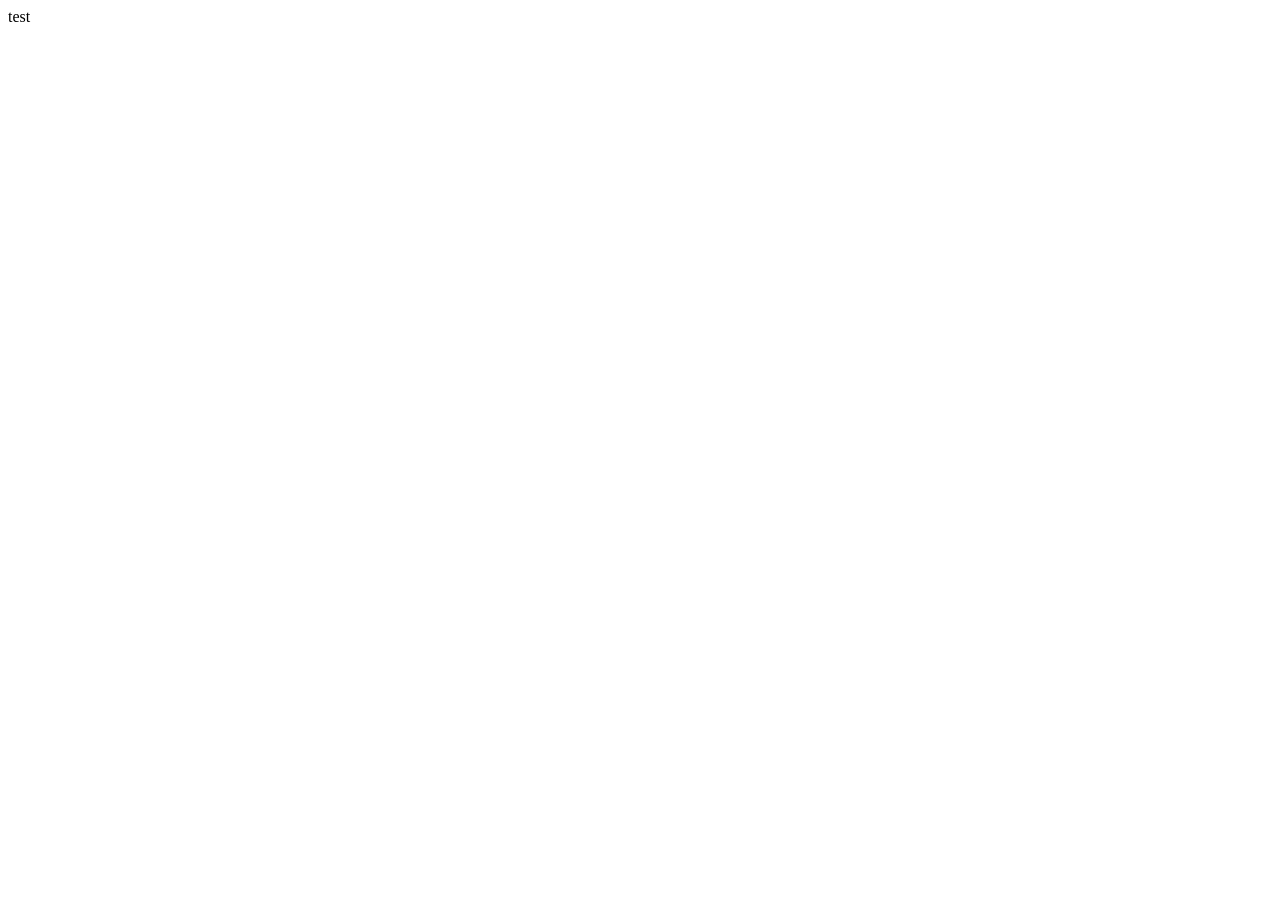
==== docs/index.html @ 8aa5b31a "rename folder" ====
<!DOCTYPE html>
<html lang="ja">

<head>
    <meta charset="UTF-8">
    <meta name="viewport" content="width=device-width, initial-scale=1">
    <title></title>
    <link href="css/style.css" rel="stylesheet">
</head>

<body>
    test
</body>

</html>
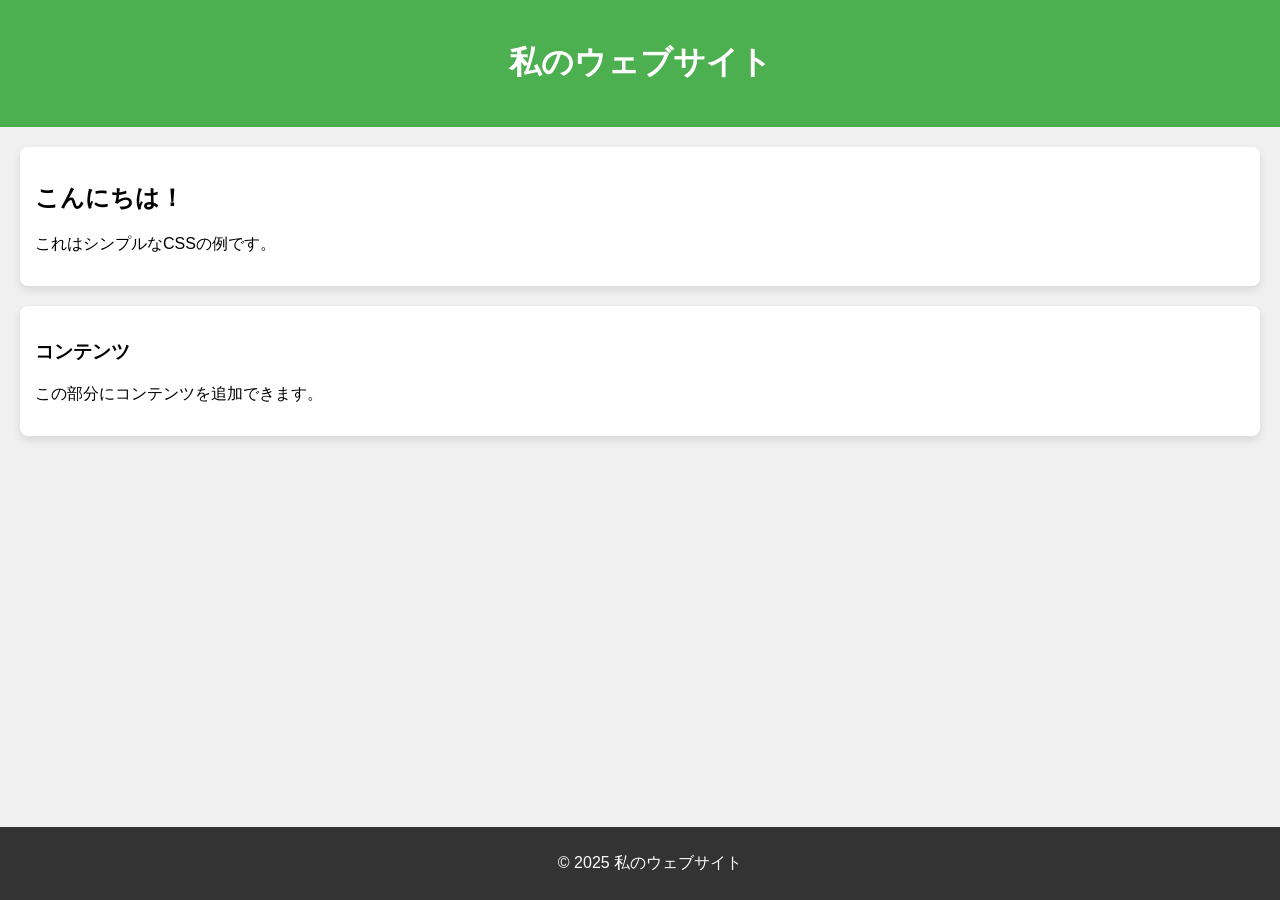
==== commit 1c2ddf46: "structure of directory" ====
--- a/docs/index.html
+++ b/docs/index.html
@@ -4,12 +4,30 @@
 <head>
     <meta charset="UTF-8">
     <meta name="viewport" content="width=device-width, initial-scale=1">
-    <title></title>
-    <link href="css/style.css" rel="stylesheet">
+    <title>Home</title>
+    <link href="../asset/style/index.css" rel="stylesheet">
 </head>
 
 <body>
-    test
+    <header>
+        <h1>私のウェブサイト</h1>
+    </header>
+
+    <main>
+        <section class="intro">
+            <h2>こんにちは！</h2>
+            <p>これはシンプルなCSSの例です。</p>
+        </section>
+
+        <section class="content">
+            <h3>コンテンツ</h3>
+            <p>この部分にコンテンツを追加できます。</p>
+        </section>
+    </main>
+
+    <footer>
+        <p>© 2025 私のウェブサイト</p>
+    </footer>
 </body>
 
 </html>
--- a/asset/style/index.css
+++ b/asset/style/index.css
@@ -0,0 +1,74 @@
+/* 全体のスタイル */
+body {
+    font-family: Arial, sans-serif;
+    /* フォントの設定 */
+    background-color: #f0f0f0;
+    /* 背景色 */
+    margin: 0;
+    padding: 0;
+}
+
+/* ヘッダーのスタイル */
+header {
+    background-color: #4CAF50;
+    /* 緑色の背景 */
+    color: white;
+    /* 白い文字 */
+    text-align: center;
+    /* 中央揃え */
+    padding: 20px;
+}
+
+/* メインコンテンツのスタイル */
+main {
+    padding: 20px;
+}
+
+/* セクションのスタイル */
+section {
+    background-color: white;
+    /* 白い背景 */
+    margin-bottom: 20px;
+    /* 下にスペース */
+    padding: 15px;
+    /* 内側のスペース */
+    border-radius: 8px;
+    /* 角を丸くする */
+    box-shadow: 0 4px 8px rgba(0, 0, 0, 0.1);
+    /* 影を付ける */
+}
+
+/* タイトルのスタイル */
+h1,
+h2,
+h3 {
+    font-family: 'Arial', sans-serif;
+}
+
+/* フッターのスタイル */
+footer {
+    background-color: #333;
+    /* ダークグレーの背景 */
+    color: white;
+    /* 白い文字 */
+    text-align: center;
+    /* 中央揃え */
+    padding: 10px;
+    position: fixed;
+    /* 常に画面の下部に表示 */
+    bottom: 0;
+    width: 100%;
+}
+
+/* リンクのスタイル */
+a {
+    color: #4CAF50;
+    /* 緑色 */
+    text-decoration: none;
+    /* 下線なし */
+}
+
+a:hover {
+    text-decoration: underline;
+    /* ホバー時に下線を表示 */
+}
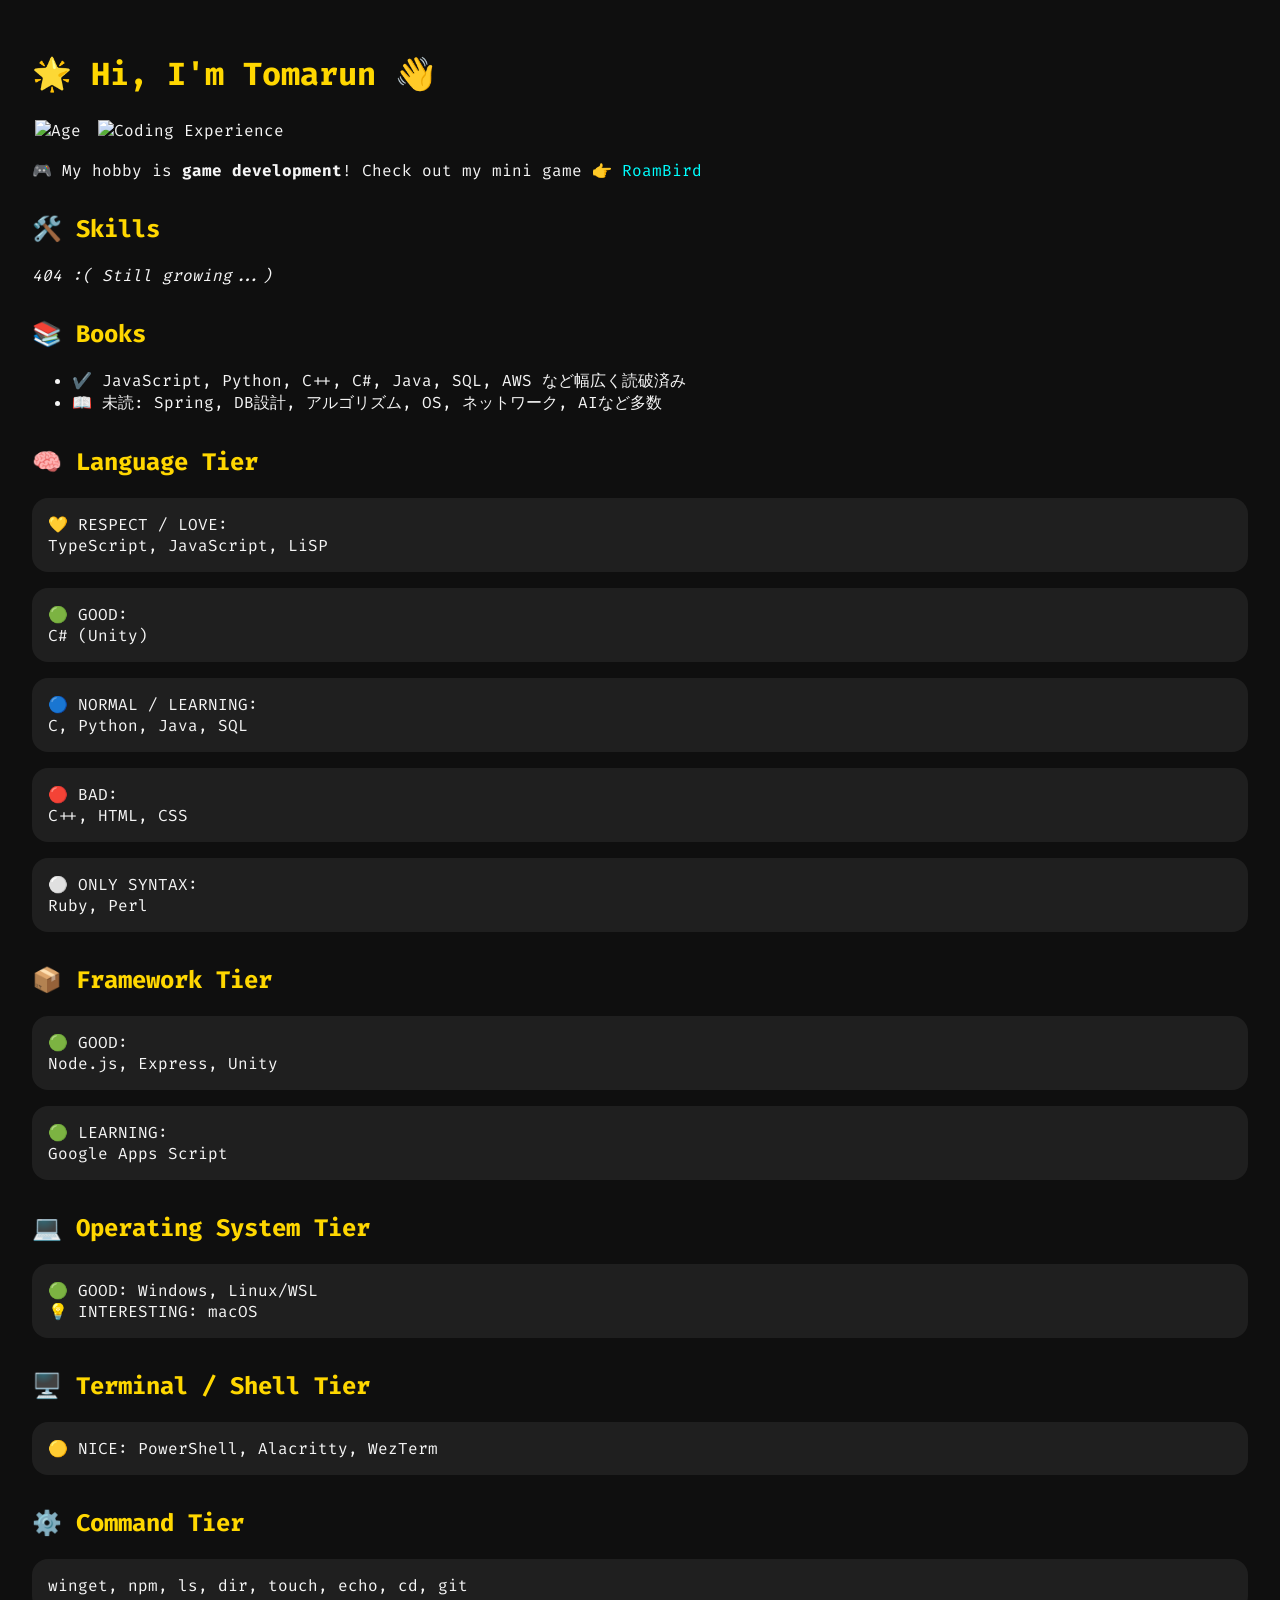
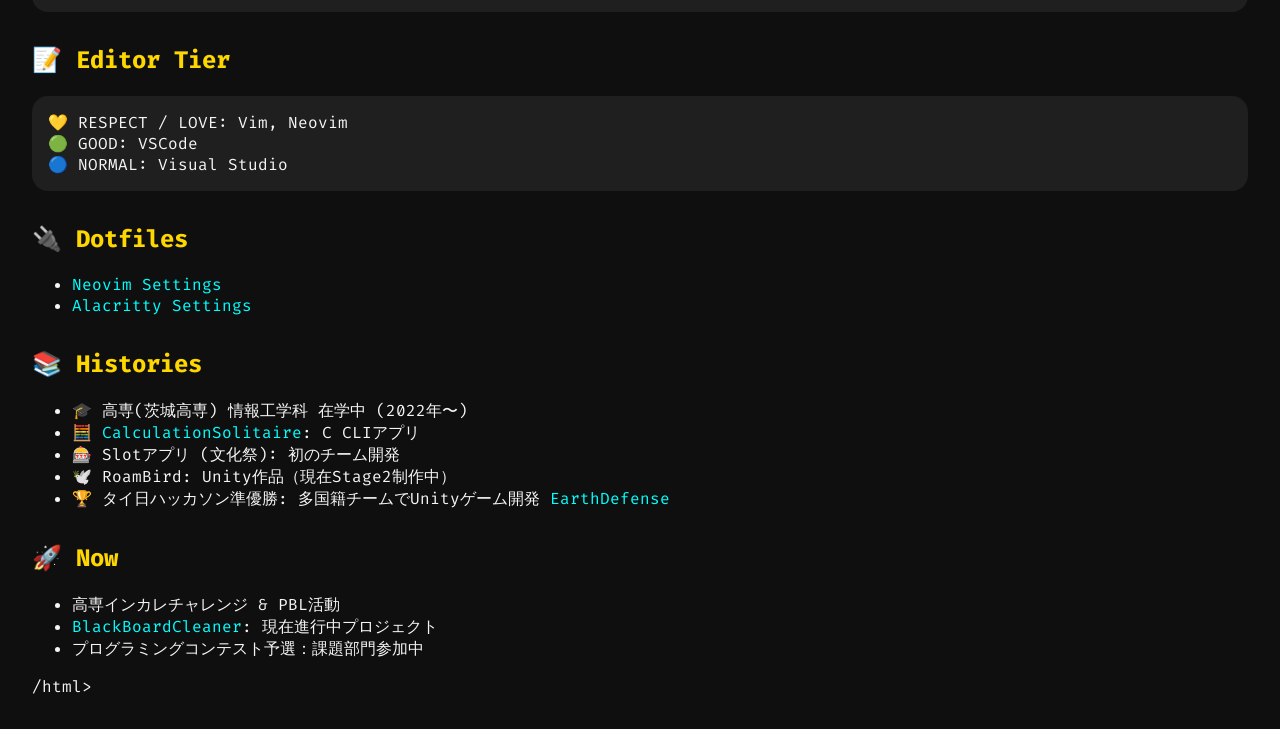
==== commit b1201eac: "Imitating my own GitHub repository" ====
--- a/docs/index.html
+++ b/docs/index.html
@@ -1,33 +1,160 @@
 <!DOCTYPE html>
-<html lang="ja">
+<html lang="en">
+<head>
+  <meta charset="UTF-8" />
+  <meta name="viewport" content="width=device-width, initial-scale=1.0" />
+  <title>Tomarun's Portfolio</title>
+  <link href="https://fonts.googleapis.com/css2?family=Fira+Code&display=swap" rel="stylesheet">
+  <style>
+    * {
+      box-sizing: border-box;
+      font-family: 'Fira Code', monospace;
+    }
+    body {
+      margin: 0;
+      background-color: #0f0f0f;
+      color: #f5f5f5;
+      padding: 2rem;
+    }
+    h1, h2, h3 {
+      color: #ffd700;
+    }
+    a {
+      color: #00ffff;
+      text-decoration: none;
+    }
+    .badge {
+      display: inline-block;
+      margin: 0.2em;
+    }
+    .section {
+      margin-top: 2rem;
+    }
+    .card {
+      background: #1f1f1f;
+      padding: 1rem;
+      border-radius: 1rem;
+      margin-bottom: 1rem;
+    }
+  </style>
+</head>
+<body>
+  <h1>🌟 Hi, I'm Tomarun 👋</h1>
+  <p>
+    <img class="badge" src="https://img.shields.io/badge/Age-18-orange?style=for-the-badge" alt="Age"/>
+    <img class="badge" src="https://img.shields.io/badge/Have_written_code_for-2_yrs-critical?style=for-the-badge" alt="Coding Experience"/>
+  </p>
+  <p>🎮 My hobby is <strong>game development</strong>! Check out my mini game 👉
+    <a href="https://play.unity.com/en/games/dae4eae7-04fb-46ca-8ecd-b6d405c7df6b/fluppybird" target="_blank">RoamBird</a>
+  </p>
 
-<head>
-    <meta charset="UTF-8">
-    <meta name="viewport" content="width=device-width, initial-scale=1">
-    <title>Home</title>
-    <link href="../asset/style/index.css" rel="stylesheet">
-</head>
+  <div class="section">
+    <h2>🛠️ Skills</h2>
+    <p><em>404 :( Still growing...)</em></p>
+  </div>
 
-<body>
-    <header>
-        <h1>私のウェブサイト</h1>
-    </header>
+  <div class="section">
+    <h2>📚 Books</h2>
+    <ul>
+      <li>✔️ JavaScript, Python, C++, C#, Java, SQL, AWS など幅広く読破済み</li>
+      <li>📖 未読: Spring, DB設計, アルゴリズム, OS, ネットワーク, AIなど多数</li>
+    </ul>
+  </div>
 
-    <main>
-        <section class="intro">
-            <h2>こんにちは！</h2>
-            <p>これはシンプルなCSSの例です。</p>
-        </section>
+  <div class="section">
+    <h2>🧠 Language Tier</h2>
+    <div class="card">
+      💛 RESPECT / LOVE:<br>
+      TypeScript, JavaScript, LiSP
+    </div>
+    <div class="card">
+      🟢 GOOD:<br>
+      C# (Unity)
+    </div>
+    <div class="card">
+      🔵 NORMAL / LEARNING:<br>
+      C, Python, Java, SQL
+    </div>
+    <div class="card">
+      🔴 BAD:<br>
+      C++, HTML, CSS
+    </div>
+    <div class="card">
+      ⚪️ ONLY SYNTAX:<br>
+      Ruby, Perl
+    </div>
+  </div>
 
-        <section class="content">
-            <h3>コンテンツ</h3>
-            <p>この部分にコンテンツを追加できます。</p>
-        </section>
-    </main>
+  <div class="section">
+    <h2>📦 Framework Tier</h2>
+    <div class="card">
+      🟢 GOOD:<br>
+      Node.js, Express, Unity
+    </div>
+    <div class="card">
+      🟢 LEARNING:<br>
+      Google Apps Script
+    </div>
+  </div>
 
-    <footer>
-        <p>© 2025 私のウェブサイト</p>
-    </footer>
+  <div class="section">
+    <h2>💻 Operating System Tier</h2>
+    <div class="card">
+      🟢 GOOD: Windows, Linux/WSL<br>
+      💡 INTERESTING: macOS
+    </div>
+  </div>
+
+  <div class="section">
+    <h2>🖥️ Terminal / Shell Tier</h2>
+    <div class="card">
+      🟡 NICE: PowerShell, Alacritty, WezTerm
+    </div>
+  </div>
+
+  <div class="section">
+    <h2>⚙️ Command Tier</h2>
+    <div class="card">
+      winget, npm, ls, dir, touch, echo, cd, git
+    </div>
+  </div>
+
+  <div class="section">
+    <h2>📝 Editor Tier</h2>
+    <div class="card">
+      💛 RESPECT / LOVE: Vim, Neovim<br>
+      🟢 GOOD: VSCode<br>
+      🔵 NORMAL: Visual Studio
+    </div>
+  </div>
+
+  <div class="section">
+    <h2>🔌 Dotfiles</h2>
+    <ul>
+      <li><a href="https://github.com/Tomarun029831/NeovimSettings" target="_blank">Neovim Settings</a></li>
+      <li><a href="https://github.com/Tomarun029831/AlacrittySettings" target="_blank">Alacritty Settings</a></li>
+    </ul>
+  </div>
+
+  <div class="section">
+    <h2>📚 Histories</h2>
+    <ul>
+      <li>🎓 高専(茨城高専) 情報工学科 在学中 (2022年〜)</li>
+      <li>🧮 <a href="https://github.com/Tomarun029831/CalculationSolitaire" target="_blank">CalculationSolitaire</a>: C CLIアプリ</li>
+      <li>🎰 Slotアプリ (文化祭): 初のチーム開発</li>
+      <li>🕊️ RoamBird: Unity作品（現在Stage2制作中）</li>
+      <li>🏆 タイ日ハッカソン準優勝: 多国籍チームでUnityゲーム開発 <a href="https://play.unity.com/en/games/f29d60f8-c03a-43ed-9983-1281f630518e/earth-defense" target="_blank">EarthDefense</a></li>
+    </ul>
+  </div>
+
+  <div class="section">
+    <h2>🚀 Now</h2>
+    <ul>
+      <li>高専インカレチャレンジ & PBL活動</li>
+      <li><a href="https://github.com/Tomarun029831/BlackBoardCleaner" target="_blank">BlackBoardCleaner</a>: 現在進行中プロジェクト</li>
+      <li>プログラミングコンテスト予選：課題部門参加中</li>
+    </ul>
+  </div>
 </body>
-
 </html>
+/html>
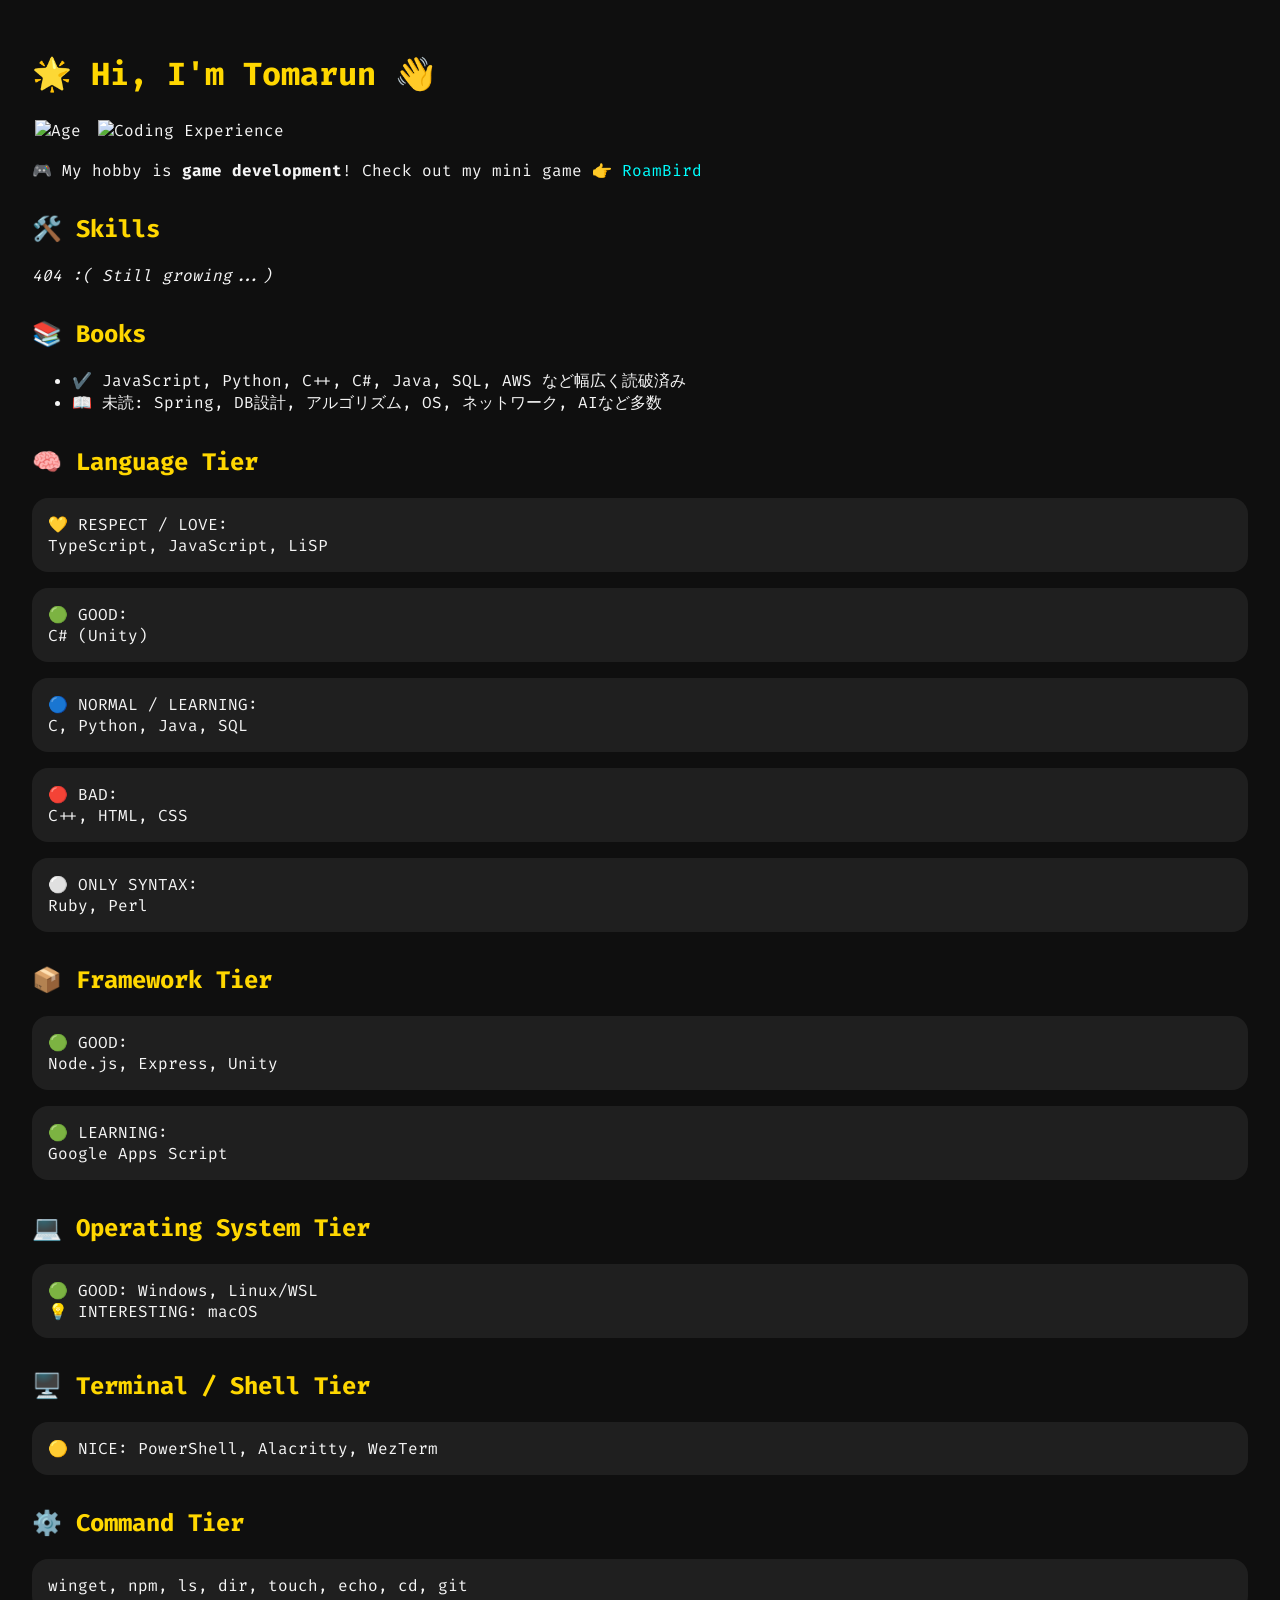
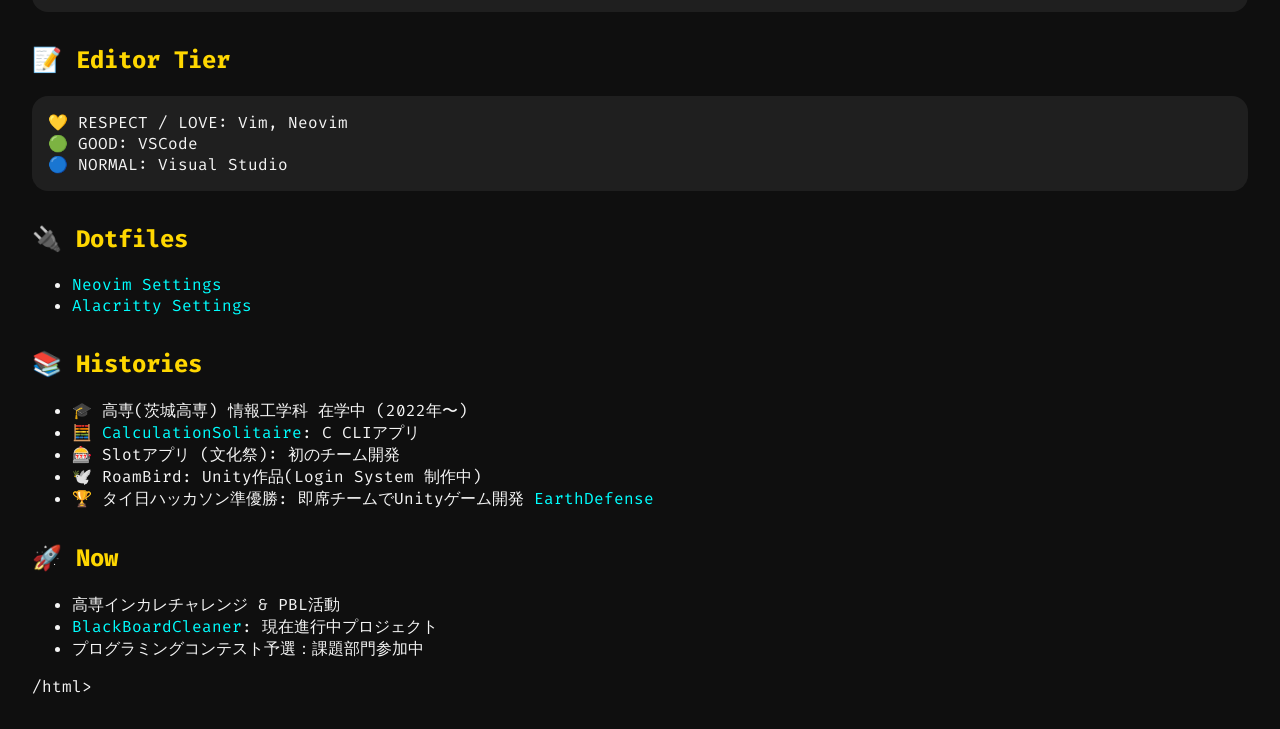
==== commit 7724fed0: "revise description" ====
--- a/docs/index.html
+++ b/docs/index.html
@@ -142,8 +142,8 @@
       <li>🎓 高専(茨城高専) 情報工学科 在学中 (2022年〜)</li>
       <li>🧮 <a href="https://github.com/Tomarun029831/CalculationSolitaire" target="_blank">CalculationSolitaire</a>: C CLIアプリ</li>
       <li>🎰 Slotアプリ (文化祭): 初のチーム開発</li>
-      <li>🕊️ RoamBird: Unity作品（現在Stage2制作中）</li>
-      <li>🏆 タイ日ハッカソン準優勝: 多国籍チームでUnityゲーム開発 <a href="https://play.unity.com/en/games/f29d60f8-c03a-43ed-9983-1281f630518e/earth-defense" target="_blank">EarthDefense</a></li>
+      <li>🕊️ RoamBird: Unity作品(Login System 制作中)</li>
+      <li>🏆 タイ日ハッカソン準優勝: 即席チームでUnityゲーム開発 <a href="https://play.unity.com/en/games/f29d60f8-c03a-43ed-9983-1281f630518e/earth-defense" target="_blank">EarthDefense</a></li>
     </ul>
   </div>
 
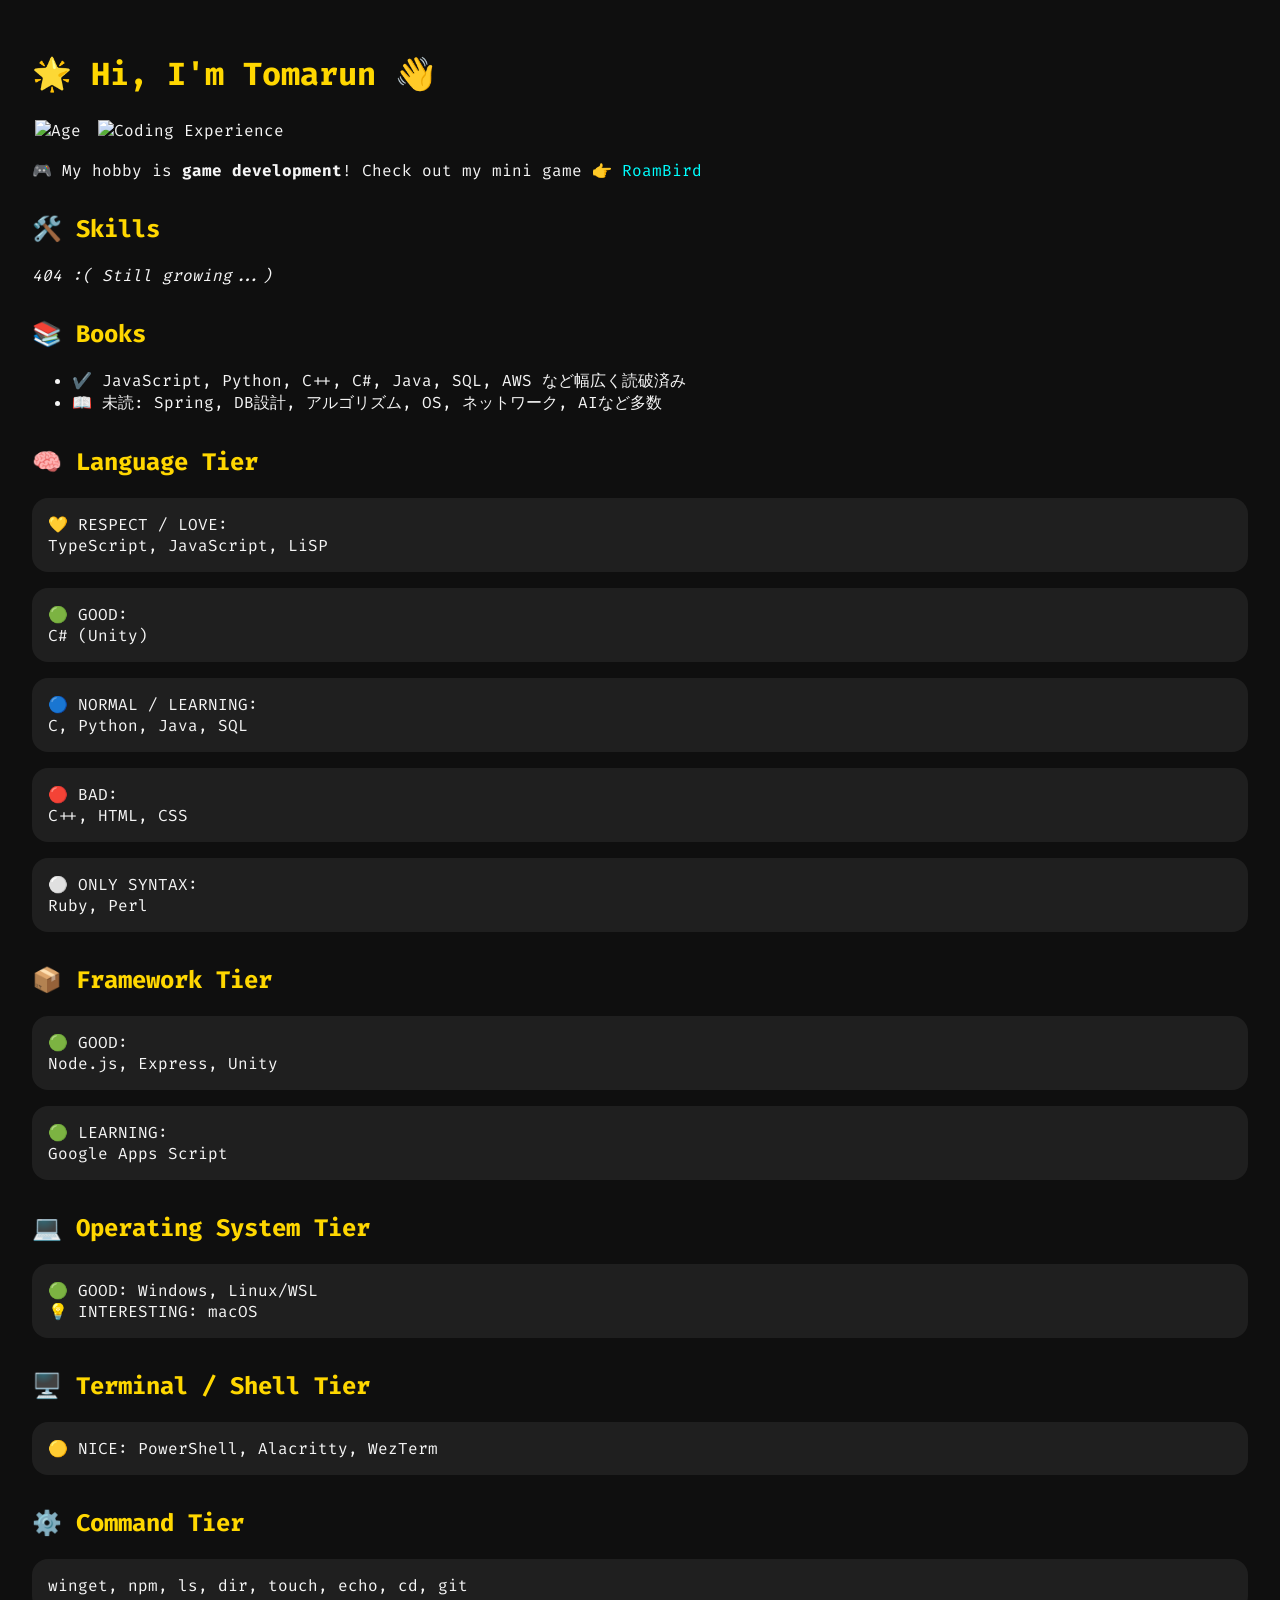
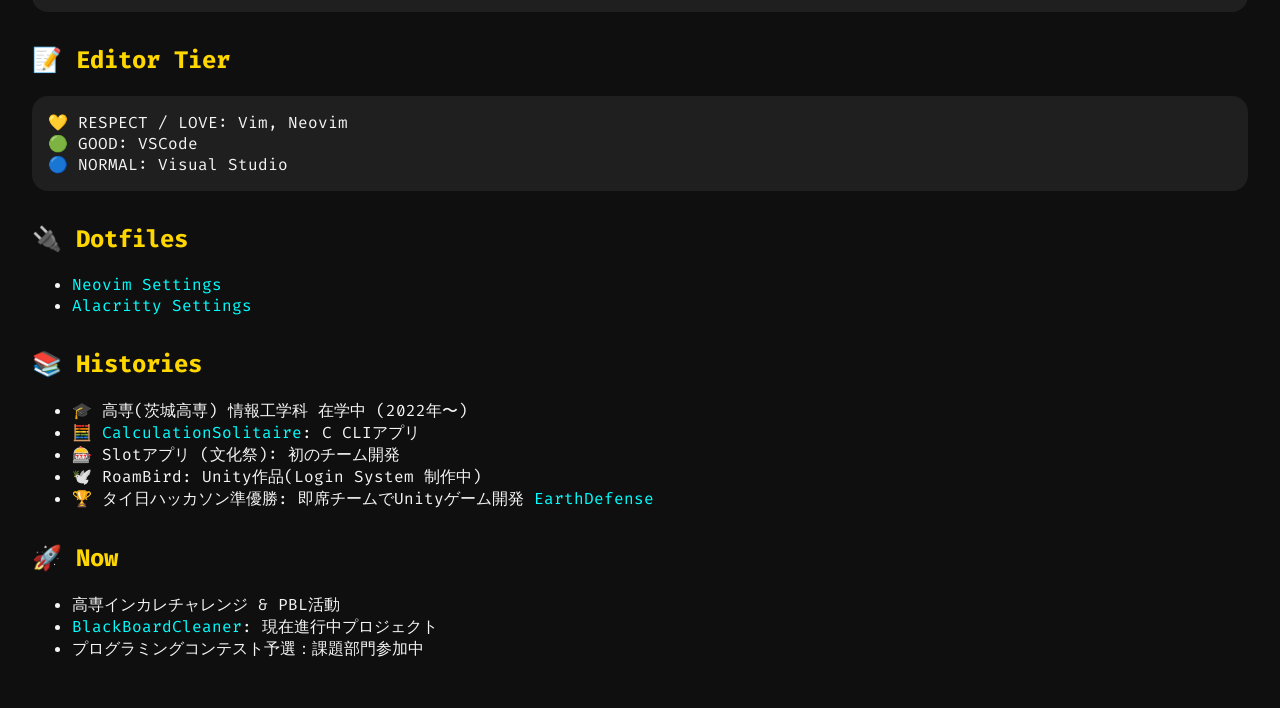
==== commit 378328f0: "delete /html>" ====
--- a/docs/index.html
+++ b/docs/index.html
@@ -157,4 +157,3 @@
   </div>
 </body>
 </html>
-/html>
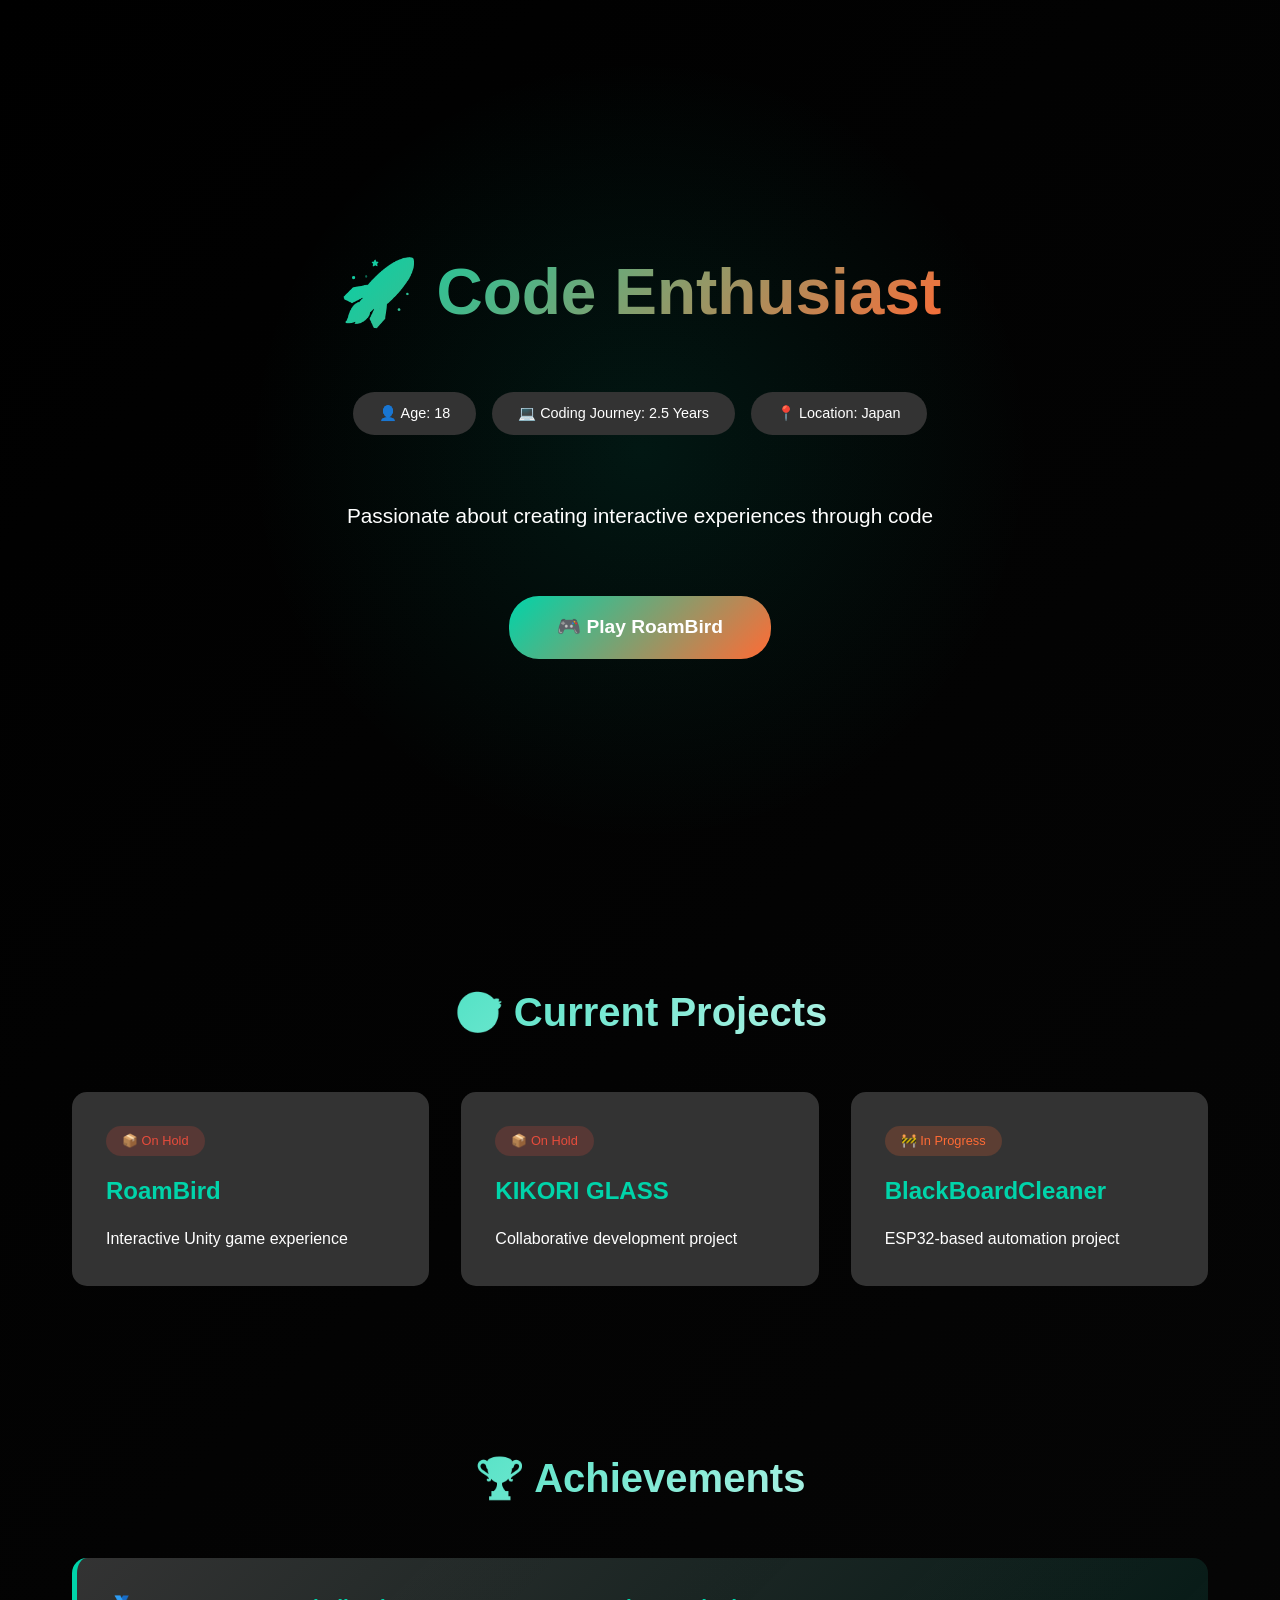
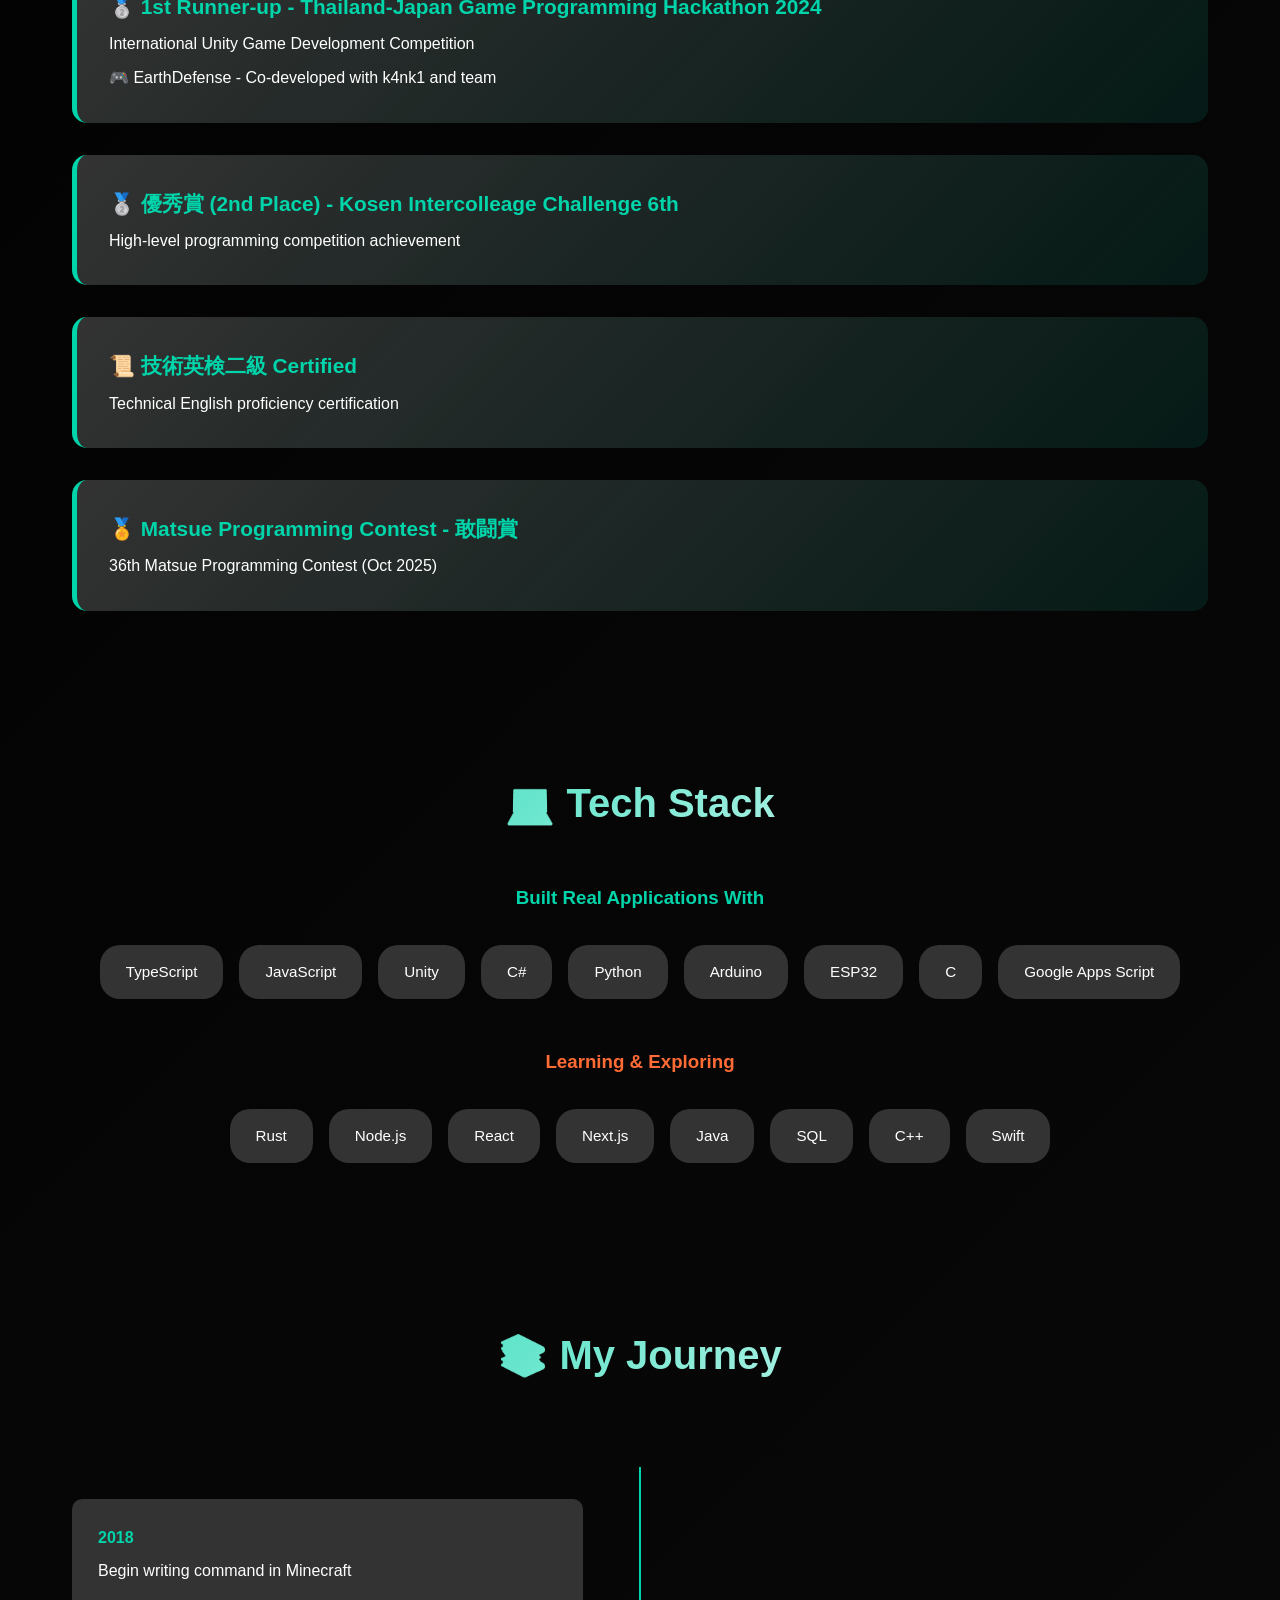
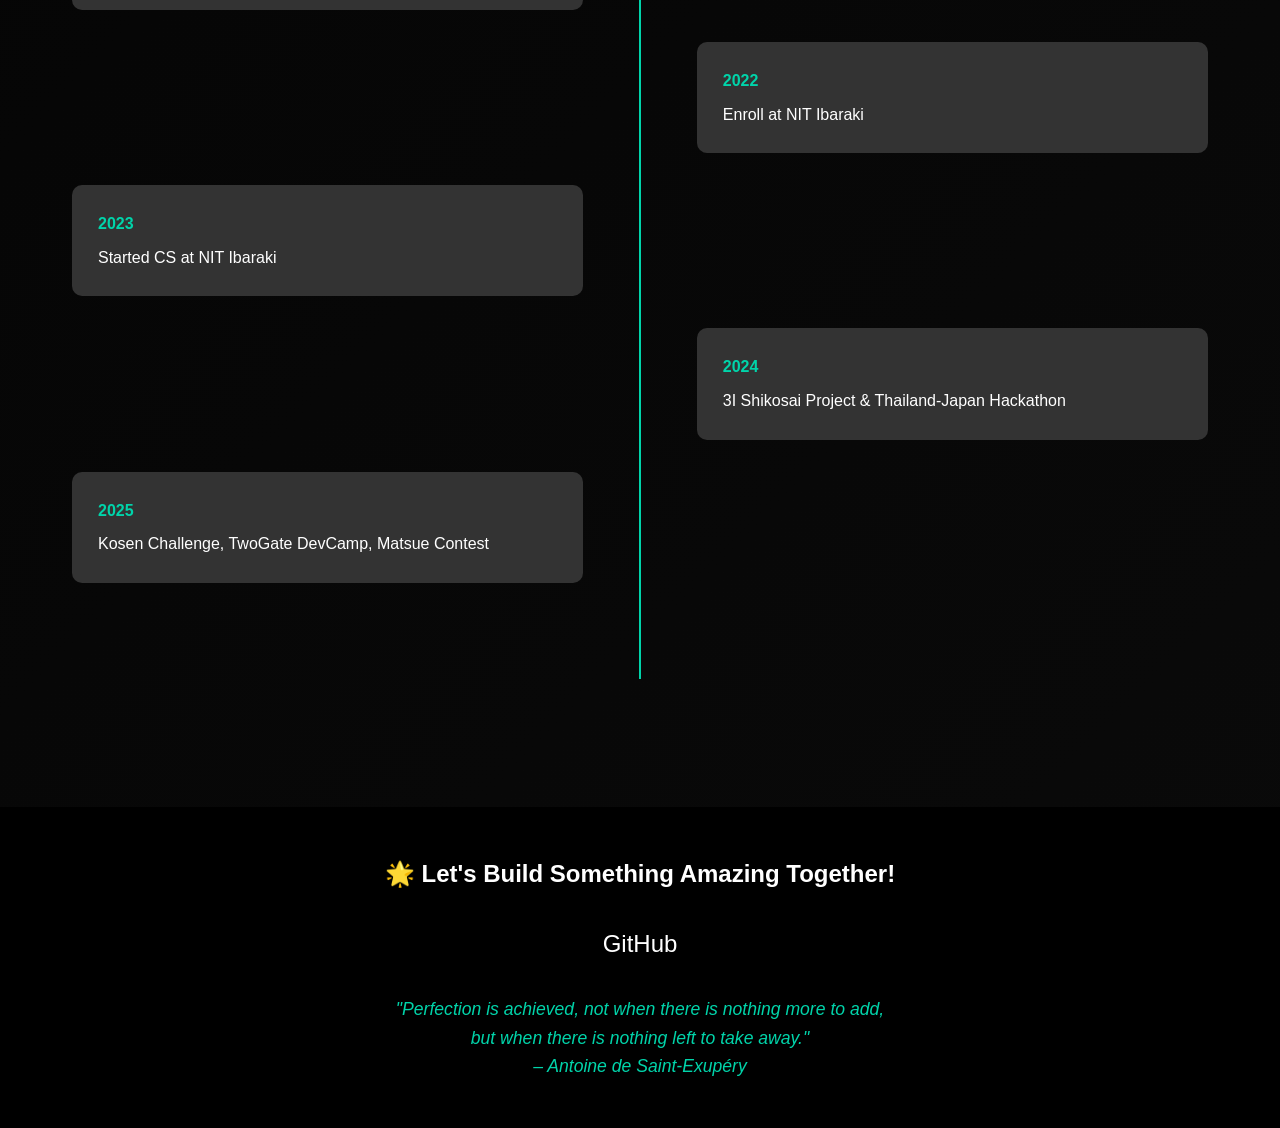
==== commit 16bb3114: "Update index.html" ====
--- a/docs/index.html
+++ b/docs/index.html
@@ -1,159 +1,477 @@
 <!DOCTYPE html>
-<html lang="en">
+<html lang="ja">
 <head>
-  <meta charset="UTF-8" />
-  <meta name="viewport" content="width=device-width, initial-scale=1.0" />
-  <title>Tomarun's Portfolio</title>
-  <link href="https://fonts.googleapis.com/css2?family=Fira+Code&display=swap" rel="stylesheet">
-  <style>
-    * {
-      box-sizing: border-box;
-      font-family: 'Fira Code', monospace;
-    }
-    body {
-      margin: 0;
-      background-color: #0f0f0f;
-      color: #f5f5f5;
-      padding: 2rem;
-    }
-    h1, h2, h3 {
-      color: #ffd700;
-    }
-    a {
-      color: #00ffff;
-      text-decoration: none;
-    }
-    .badge {
-      display: inline-block;
-      margin: 0.2em;
-    }
-    .section {
-      margin-top: 2rem;
-    }
-    .card {
-      background: #1f1f1f;
-      padding: 1rem;
-      border-radius: 1rem;
-      margin-bottom: 1rem;
-    }
-  </style>
+    <meta charset="UTF-8">
+    <meta name="viewport" content="width=device-width, initial-scale=1.0">
+    <title>Code Enthusiast - Portfolio</title>
+    <style>
+        * {
+            margin: 0;
+            padding: 0;
+            box-sizing: border-box;
+        }
+
+        :root {
+            --primary: #00d4aa;
+            --secondary: #ff6b35;
+            --accent: #e74c3c;
+            --dark: #0a0a0a;
+            --darker: #000000;
+            --light: #ffffff;
+            --gray: #333333;
+        }
+
+        body {
+            font-family: 'Segoe UI', Tahoma, Geneva, Verdana, sans-serif;
+            background: linear-gradient(135deg, var(--darker) 0%, var(--dark) 100%);
+            color: var(--light);
+            line-height: 1.6;
+            overflow-x: hidden;
+        }
+
+        .hero {
+            min-height: 100vh;
+            display: flex;
+            flex-direction: column;
+            justify-content: center;
+            align-items: center;
+            text-align: center;
+            padding: 2rem;
+            position: relative;
+            background: radial-gradient(circle at 50% 50%, rgba(0, 212, 170, 0.1) 0%, transparent 50%);
+        }
+
+        .hero h1 {
+            font-size: 4rem;
+            margin-bottom: 1rem;
+            background: linear-gradient(135deg, var(--primary), var(--secondary));
+            -webkit-background-clip: text;
+            -webkit-text-fill-color: transparent;
+            background-clip: text;
+            animation: fadeInUp 1s ease;
+        }
+
+        .badges {
+            display: flex;
+            gap: 1rem;
+            flex-wrap: wrap;
+            justify-content: center;
+            margin: 2rem 0;
+            animation: fadeInUp 1s ease 0.2s both;
+        }
+
+        .badge {
+            background: var(--gray);
+            padding: 0.5rem 1.5rem;
+            border-radius: 25px;
+            font-size: 0.9rem;
+            border: 2px solid transparent;
+            transition: all 0.3s ease;
+        }
+
+        .badge:hover {
+            border-color: var(--primary);
+            transform: translateY(-3px);
+            box-shadow: 0 5px 15px rgba(0, 212, 170, 0.3);
+        }
+
+        .cta-button {
+            display: inline-block;
+            padding: 1rem 3rem;
+            background: linear-gradient(135deg, var(--primary), var(--secondary));
+            color: var(--light);
+            text-decoration: none;
+            border-radius: 30px;
+            font-size: 1.2rem;
+            font-weight: bold;
+            margin-top: 2rem;
+            transition: all 0.3s ease;
+            animation: fadeInUp 1s ease 0.4s both;
+        }
+
+        .cta-button:hover {
+            transform: translateY(-5px);
+            box-shadow: 0 10px 30px rgba(0, 212, 170, 0.4);
+        }
+
+        .section {
+            padding: 5rem 2rem;
+            max-width: 1200px;
+            margin: 0 auto;
+        }
+
+        .section h2 {
+            font-size: 2.5rem;
+            margin-bottom: 3rem;
+            text-align: center;
+            background: linear-gradient(135deg, var(--primary), var(--light));
+            -webkit-background-clip: text;
+            -webkit-text-fill-color: transparent;
+            background-clip: text;
+        }
+
+        .projects-grid {
+            display: grid;
+            grid-template-columns: repeat(auto-fit, minmax(300px, 1fr));
+            gap: 2rem;
+            margin-top: 2rem;
+        }
+
+        .project-card {
+            background: var(--gray);
+            padding: 2rem;
+            border-radius: 15px;
+            border: 2px solid transparent;
+            transition: all 0.3s ease;
+        }
+
+        .project-card:hover {
+            border-color: var(--primary);
+            transform: translateY(-10px);
+            box-shadow: 0 15px 40px rgba(0, 212, 170, 0.2);
+        }
+
+        .project-card h3 {
+            color: var(--primary);
+            margin-bottom: 1rem;
+            font-size: 1.5rem;
+        }
+
+        .project-status {
+            display: inline-block;
+            padding: 0.3rem 1rem;
+            border-radius: 15px;
+            font-size: 0.8rem;
+            margin-bottom: 1rem;
+        }
+
+        .status-hold {
+            background: rgba(231, 76, 60, 0.2);
+            color: var(--accent);
+        }
+
+        .status-progress {
+            background: rgba(255, 107, 53, 0.2);
+            color: var(--secondary);
+        }
+
+        .status-complete {
+            background: rgba(0, 212, 170, 0.2);
+            color: var(--primary);
+        }
+
+        .achievements {
+            display: grid;
+            gap: 2rem;
+            margin-top: 2rem;
+        }
+
+        .achievement {
+            background: linear-gradient(135deg, var(--gray) 0%, rgba(0, 212, 170, 0.1) 100%);
+            padding: 2rem;
+            border-radius: 15px;
+            border-left: 5px solid var(--primary);
+            transition: all 0.3s ease;
+        }
+
+        .achievement:hover {
+            transform: translateX(10px);
+            box-shadow: 0 10px 30px rgba(0, 212, 170, 0.2);
+        }
+
+        .achievement h3 {
+            color: var(--primary);
+            margin-bottom: 0.5rem;
+            font-size: 1.3rem;
+        }
+
+        .skills-container {
+            display: flex;
+            flex-wrap: wrap;
+            gap: 1rem;
+            justify-content: center;
+            margin-top: 2rem;
+        }
+
+        .skill-tag {
+            background: var(--gray);
+            padding: 0.8rem 1.5rem;
+            border-radius: 20px;
+            font-size: 0.95rem;
+            transition: all 0.3s ease;
+            border: 2px solid transparent;
+        }
+
+        .skill-tag:hover {
+            background: linear-gradient(135deg, var(--primary), var(--secondary));
+            transform: scale(1.1);
+            border-color: var(--light);
+        }
+
+        .timeline {
+            position: relative;
+            padding: 2rem 0;
+            margin-top: 2rem;
+        }
+
+        .timeline::before {
+            content: '';
+            position: absolute;
+            left: 50%;
+            transform: translateX(-50%);
+            width: 2px;
+            height: 100%;
+            background: var(--primary);
+        }
+
+        .timeline-item {
+            display: flex;
+            justify-content: space-between;
+            align-items: center;
+            margin: 2rem 0;
+            position: relative;
+        }
+
+        .timeline-content {
+            background: var(--gray);
+            padding: 1.5rem;
+            border-radius: 10px;
+            width: 45%;
+            border: 2px solid transparent;
+            transition: all 0.3s ease;
+        }
+
+        .timeline-content:hover {
+            border-color: var(--primary);
+            transform: scale(1.05);
+        }
+
+        .timeline-date {
+            font-weight: bold;
+            color: var(--primary);
+            margin-bottom: 0.5rem;
+        }
+
+        footer {
+            text-align: center;
+            padding: 3rem 2rem;
+            background: var(--darker);
+            margin-top: 5rem;
+        }
+
+        footer p {
+            color: var(--primary);
+            font-style: italic;
+            font-size: 1.1rem;
+        }
+
+        .social-links {
+            display: flex;
+            gap: 2rem;
+            justify-content: center;
+            margin: 2rem 0;
+        }
+
+        .social-link {
+            color: var(--light);
+            text-decoration: none;
+            font-size: 1.5rem;
+            transition: all 0.3s ease;
+        }
+
+        .social-link:hover {
+            color: var(--primary);
+            transform: scale(1.2);
+        }
+
+        @keyframes fadeInUp {
+            from {
+                opacity: 0;
+                transform: translateY(30px);
+            }
+            to {
+                opacity: 1;
+                transform: translateY(0);
+            }
+        }
+
+        @media (max-width: 768px) {
+            .hero h1 {
+                font-size: 2.5rem;
+            }
+
+            .section h2 {
+                font-size: 2rem;
+            }
+
+            .timeline::before {
+                left: 0;
+            }
+
+            .timeline-content {
+                width: 100%;
+            }
+
+            .projects-grid {
+                grid-template-columns: 1fr;
+            }
+        }
+    </style>
 </head>
 <body>
-  <h1>🌟 Hi, I'm Tomarun 👋</h1>
-  <p>
-    <img class="badge" src="https://img.shields.io/badge/Age-18-orange?style=for-the-badge" alt="Age"/>
-    <img class="badge" src="https://img.shields.io/badge/Have_written_code_for-2_yrs-critical?style=for-the-badge" alt="Coding Experience"/>
-  </p>
-  <p>🎮 My hobby is <strong>game development</strong>! Check out my mini game 👉
-    <a href="https://play.unity.com/en/games/dae4eae7-04fb-46ca-8ecd-b6d405c7df6b/fluppybird" target="_blank">RoamBird</a>
-  </p>
-
-  <div class="section">
-    <h2>🛠️ Skills</h2>
-    <p><em>404 :( Still growing...)</em></p>
-  </div>
-
-  <div class="section">
-    <h2>📚 Books</h2>
-    <ul>
-      <li>✔️ JavaScript, Python, C++, C#, Java, SQL, AWS など幅広く読破済み</li>
-      <li>📖 未読: Spring, DB設計, アルゴリズム, OS, ネットワーク, AIなど多数</li>
-    </ul>
-  </div>
-
-  <div class="section">
-    <h2>🧠 Language Tier</h2>
-    <div class="card">
-      💛 RESPECT / LOVE:<br>
-      TypeScript, JavaScript, LiSP
-    </div>
-    <div class="card">
-      🟢 GOOD:<br>
-      C# (Unity)
-    </div>
-    <div class="card">
-      🔵 NORMAL / LEARNING:<br>
-      C, Python, Java, SQL
-    </div>
-    <div class="card">
-      🔴 BAD:<br>
-      C++, HTML, CSS
-    </div>
-    <div class="card">
-      ⚪️ ONLY SYNTAX:<br>
-      Ruby, Perl
-    </div>
-  </div>
-
-  <div class="section">
-    <h2>📦 Framework Tier</h2>
-    <div class="card">
-      🟢 GOOD:<br>
-      Node.js, Express, Unity
-    </div>
-    <div class="card">
-      🟢 LEARNING:<br>
-      Google Apps Script
-    </div>
-  </div>
-
-  <div class="section">
-    <h2>💻 Operating System Tier</h2>
-    <div class="card">
-      🟢 GOOD: Windows, Linux/WSL<br>
-      💡 INTERESTING: macOS
-    </div>
-  </div>
-
-  <div class="section">
-    <h2>🖥️ Terminal / Shell Tier</h2>
-    <div class="card">
-      🟡 NICE: PowerShell, Alacritty, WezTerm
-    </div>
-  </div>
-
-  <div class="section">
-    <h2>⚙️ Command Tier</h2>
-    <div class="card">
-      winget, npm, ls, dir, touch, echo, cd, git
-    </div>
-  </div>
-
-  <div class="section">
-    <h2>📝 Editor Tier</h2>
-    <div class="card">
-      💛 RESPECT / LOVE: Vim, Neovim<br>
-      🟢 GOOD: VSCode<br>
-      🔵 NORMAL: Visual Studio
-    </div>
-  </div>
-
-  <div class="section">
-    <h2>🔌 Dotfiles</h2>
-    <ul>
-      <li><a href="https://github.com/Tomarun029831/NeovimSettings" target="_blank">Neovim Settings</a></li>
-      <li><a href="https://github.com/Tomarun029831/AlacrittySettings" target="_blank">Alacritty Settings</a></li>
-    </ul>
-  </div>
-
-  <div class="section">
-    <h2>📚 Histories</h2>
-    <ul>
-      <li>🎓 高専(茨城高専) 情報工学科 在学中 (2022年〜)</li>
-      <li>🧮 <a href="https://github.com/Tomarun029831/CalculationSolitaire" target="_blank">CalculationSolitaire</a>: C CLIアプリ</li>
-      <li>🎰 Slotアプリ (文化祭): 初のチーム開発</li>
-      <li>🕊️ RoamBird: Unity作品(Login System 制作中)</li>
-      <li>🏆 タイ日ハッカソン準優勝: 即席チームでUnityゲーム開発 <a href="https://play.unity.com/en/games/f29d60f8-c03a-43ed-9983-1281f630518e/earth-defense" target="_blank">EarthDefense</a></li>
-    </ul>
-  </div>
-
-  <div class="section">
-    <h2>🚀 Now</h2>
-    <ul>
-      <li>高専インカレチャレンジ & PBL活動</li>
-      <li><a href="https://github.com/Tomarun029831/BlackBoardCleaner" target="_blank">BlackBoardCleaner</a>: 現在進行中プロジェクト</li>
-      <li>プログラミングコンテスト予選：課題部門参加中</li>
-    </ul>
-  </div>
+    <section class="hero">
+        <h1>🚀 Code Enthusiast</h1>
+        <div class="badges">
+            <span class="badge">👤 Age: 18</span>
+            <span class="badge">💻 Coding Journey: 2.5 Years</span>
+            <span class="badge">📍 Location: Japan</span>
+        </div>
+        <p style="font-size: 1.3rem; max-width: 600px; margin: 2rem auto;">
+            Passionate about creating interactive experiences through code
+        </p>
+        <a href="https://play.unity.com/en/games/dae4eae7-04fb-46ca-8ecd-b6d405c7df6b/roambird" class="cta-button" target="_blank">
+            🎮 Play RoamBird
+        </a>
+    </section>
+
+    <section class="section">
+        <h2>🎯 Current Projects</h2>
+        <div class="projects-grid">
+            <div class="project-card">
+                <span class="project-status status-hold">📦 On Hold</span>
+                <h3>RoamBird</h3>
+                <p>Interactive Unity game experience</p>
+            </div>
+            <div class="project-card">
+                <span class="project-status status-hold">📦 On Hold</span>
+                <h3>KIKORI GLASS</h3>
+                <p>Collaborative development project</p>
+            </div>
+            <div class="project-card">
+                <span class="project-status status-progress">🚧 In Progress</span>
+                <h3>BlackBoardCleaner</h3>
+                <p>ESP32-based automation project</p>
+            </div>
+        </div>
+    </section>
+
+    <section class="section">
+        <h2>🏆 Achievements</h2>
+        <div class="achievements">
+            <div class="achievement">
+                <h3>🥈 1st Runner-up - Thailand-Japan Game Programming Hackathon 2024</h3>
+                <p>International Unity Game Development Competition</p>
+                <p style="margin-top: 0.5rem;">🎮 EarthDefense - Co-developed with k4nk1 and team</p>
+            </div>
+            <div class="achievement">
+                <h3>🥈 優秀賞 (2nd Place) - Kosen Intercolleage Challenge 6th</h3>
+                <p>High-level programming competition achievement</p>
+            </div>
+            <div class="achievement">
+                <h3>📜 技術英検二級 Certified</h3>
+                <p>Technical English proficiency certification</p>
+            </div>
+            <div class="achievement">
+                <h3>🏅 Matsue Programming Contest - 敢闘賞</h3>
+                <p>36th Matsue Programming Contest (Oct 2025)</p>
+            </div>
+        </div>
+    </section>
+
+    <section class="section">
+        <h2>💻 Tech Stack</h2>
+        <h3 style="text-align: center; color: var(--primary); margin-bottom: 1rem;">Built Real Applications With</h3>
+        <div class="skills-container">
+            <span class="skill-tag">TypeScript</span>
+            <span class="skill-tag">JavaScript</span>
+            <span class="skill-tag">Unity</span>
+            <span class="skill-tag">C#</span>
+            <span class="skill-tag">Python</span>
+            <span class="skill-tag">Arduino</span>
+            <span class="skill-tag">ESP32</span>
+            <span class="skill-tag">C</span>
+            <span class="skill-tag">Google Apps Script</span>
+        </div>
+        <h3 style="text-align: center; color: var(--secondary); margin: 3rem 0 1rem;">Learning & Exploring</h3>
+        <div class="skills-container">
+            <span class="skill-tag">Rust</span>
+            <span class="skill-tag">Node.js</span>
+            <span class="skill-tag">React</span>
+            <span class="skill-tag">Next.js</span>
+            <span class="skill-tag">Java</span>
+            <span class="skill-tag">SQL</span>
+            <span class="skill-tag">C++</span>
+            <span class="skill-tag">Swift</span>
+        </div>
+    </section>
+
+    <section class="section">
+        <h2>📚 My Journey</h2>
+        <div class="timeline">
+            <div class="timeline-item">
+                <div class="timeline-content">
+                    <div class="timeline-date">2018</div>
+                    <p>Begin writing command in Minecraft</p>
+                </div>
+                <div style="width: 45%;"></div>
+            </div>
+            <div class="timeline-item">
+                <div style="width: 45%;"></div>
+                <div class="timeline-content">
+                    <div class="timeline-date">2022</div>
+                    <p>Enroll at NIT Ibaraki</p>
+                </div>
+            </div>
+            <div class="timeline-item">
+                <div class="timeline-content">
+                    <div class="timeline-date">2023</div>
+                    <p>Started CS at NIT Ibaraki</p>
+                </div>
+                <div style="width: 45%;"></div>
+            </div>
+            <div class="timeline-item">
+                <div style="width: 45%;"></div>
+                <div class="timeline-content">
+                    <div class="timeline-date">2024</div>
+                    <p>3I Shikosai Project & Thailand-Japan Hackathon</p>
+                </div>
+            </div>
+            <div class="timeline-item">
+                <div class="timeline-content">
+                    <div class="timeline-date">2025</div>
+                    <p>Kosen Challenge, TwoGate DevCamp, Matsue Contest</p>
+                </div>
+                <div style="width: 45%;"></div>
+            </div>
+        </div>
+    </section>
+
+    <footer>
+        <h2 style="margin-bottom: 1rem;">🌟 Let's Build Something Amazing Together!</h2>
+        <div class="social-links">
+            <a href="https://github.com/Tomarun029831" class="social-link" target="_blank">GitHub</a>
+        </div>
+        <p style="margin-top: 2rem;">
+            "Perfection is achieved, not when there is nothing more to add,<br>
+            but when there is nothing left to take away."<br>
+            – Antoine de Saint-Exupéry
+        </p>
+    </footer>
+
+    <script>
+        document.addEventListener('DOMContentLoaded', () => {
+            const sections = document.querySelectorAll('.section');
+            
+            const observer = new IntersectionObserver((entries) => {
+                entries.forEach(entry => {
+                    if (entry.isIntersecting) {
+                        entry.target.style.animation = 'fadeInUp 1s ease both';
+                    }
+                });
+            }, { threshold: 0.1 });
+
+            sections.forEach(section => observer.observe(section));
+        });
+    </script>
 </body>
 </html>
